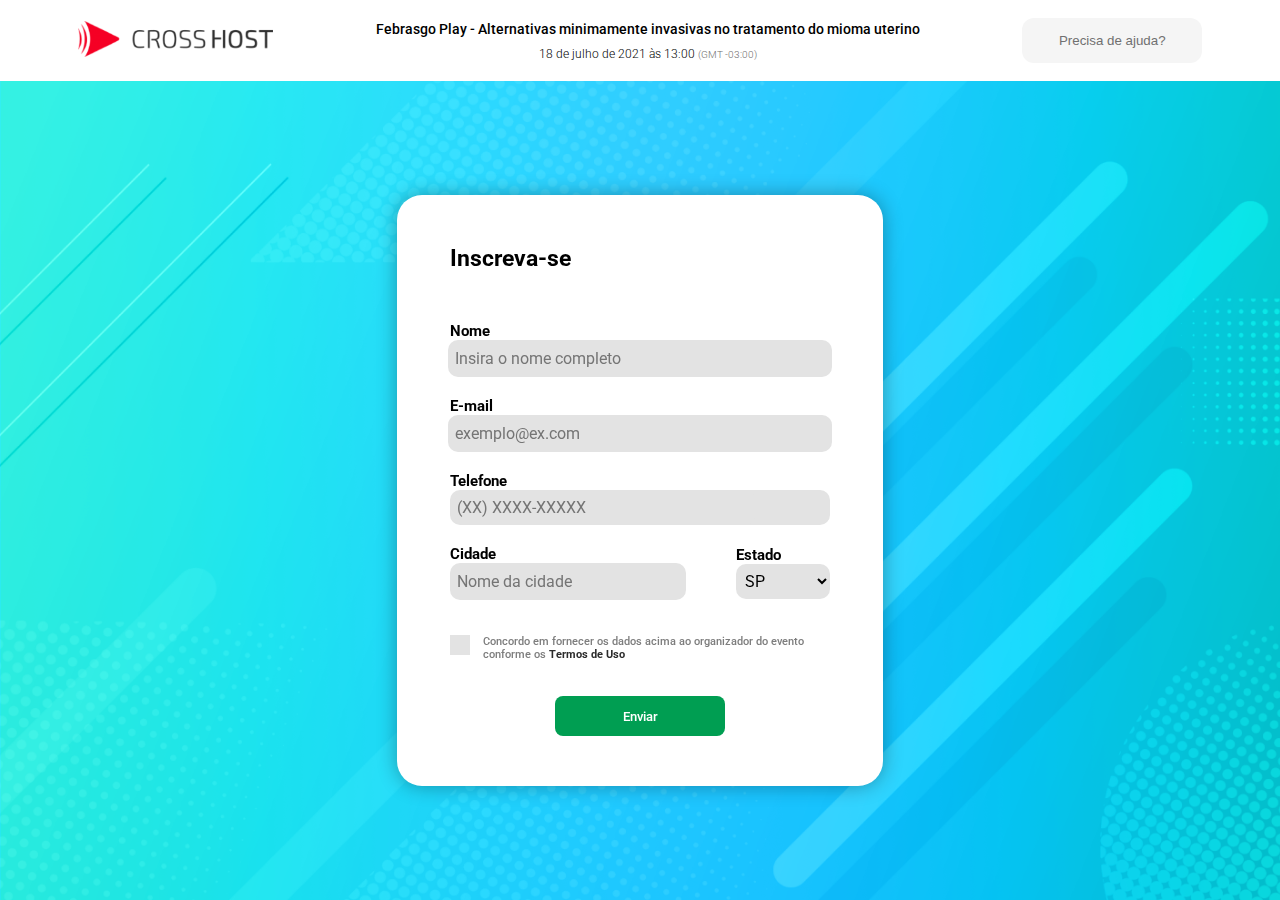
==== index.html @ 79056f18 "Initial commit" ====
<!DOCTYPE html>
<html lang="en">
<head>
    <meta charset="UTF-8">
    <meta http-equiv="X-UA-Compatible" content="IE=edge">
    <meta name="viewport" content="width=device-width, initial-scale=1.0">
    <link rel="icon" href="img/icon.png">
    <link rel="stylesheet" href="css/styleInscrevase.css">
    <link rel="stylesheet" href="css/stylePrincipal.css">
    <link rel="preconnect" href="https://fonts.gstatic.com">
    <link href="https://fonts.googleapis.com/css2?family=Roboto:wght@100;300;400;500;700&display=swap" rel="stylesheet">
    <title>Cross Host | Inscreva-se</title>
</head>
<body>
    <nav>
        <a href="index.html"><img src="img/icon.png" id="logo-icon" alt="Logo feita a partir de uma seta vermelha para a direita, como um botão de 'play'"></a>
        <a href="index.html"><img src="img/logo.png" id="logo-full" alt="Logo feita a partir de uma seta vermelha para a direita, como um botão de 'play' e texto 'Cross Host'"></a>
        <div id="nav-flex-child">
            <h1>Febrasgo Play - Alternativas minimamente invasivas no tratamento do mioma uterino</h1>
            <p>18 de julho de 2021 às 13:00 <span>(GMT -03:00)</span></p>
        </div>
        <button>Precisa de ajuda?</button>
    </nav>

    <main>
        <div class="animacao-bg"></div>
        <form class="form-container" action="stream.html">
            <h1 class="title-inscrevase">Inscreva-se</h1>

            <label id="nome-label" for="nome">Nome</label>
            <input class="form-input1" type="text" id="nome" name="nome" placeholder="Insira o nome completo" onkeyup="inputReset(this)" required autofocus>
            <label id="email-label" for="nome">E-mail</label>
            <input class="form-input1" type="email" id="email" name="email" placeholder="exemplo@ex.com" onkeyup="inputReset(this)" required>
            <label id="tel-label" for="tel">Telefone</label>
            <div id="telefone-container">
                <input class="form-input1 masked" type="tel" id="tel" name="tel" placeholder="(XX) XXXX-XXXXX" onkeyup="inputTelReset()" required>
            </div>
            <div id="form-div-cidade-estado">
                <div>
                    <label id="cidade-label" for="cidade">Cidade</label>
                    <input class="form-input2" type="text" id="cidade" name="cidade" placeholder="Nome da cidade" onkeyup="inputReset(this)" required>
                </div>
                <div>
                    <label id="uf-label" for="uf">Estado</label>
                    <select id="uf" name="uf">
                        <option value="SP" selected>SP</option>
                        <option value="RJ">RJ</option>
                        <option value="ES">ES</option>
                        <option value="MG">MG</option>
                        <option value="SC">SC</option>
                    </select>
                </div>
            </div>

            <div id="form-div-checkbox-termos" onclick="toggleCheck(); inputCheckReset();">
                <div id="custom-checkbox" class="custom-checkbox">
                    <input type="checkbox" class="checkboxTermos" id="checkboxTermos" name="checkboxTermos" required>
                </div>
                <label for="checkboxTermos">Concordo em fornecer os dados acima ao organizador do evento conforme os <a href="#">Termos de Uso</a></label>
            </div>

            <input id="form-input-submit" type="submit" value="Enviar" onclick="validSubmit()">
        </form>
        <button class="button-ajuda-mobile"></button>
    </main>

    <script src="js/scriptInscrevase.js"></script>
    <script src="js/masking-input.js" data-autoinit="true"></script>
</body>
</html>
---- css/styleInscrevase.css ----
/* Formulário */
#form-container {margin:0; padding:0;}

main form
{
    min-width: 30%;
    max-width: 40%;
    max-height: 72vh;
    padding: 50px 0 50px 0;
    background-color: white;
    border-radius: 25px;
    -webkit-border-radius: 25px; 
    -moz-border-radius: 25px; 
    box-shadow: 0 0 20px 0 rgba(0, 0, 0, 0.322);
    display: flex;
    flex-flow: column wrap;
    justify-content: center;
    align-items: center;
    z-index: 3;
}

main form h1
{
    font-family: 'Roboto', sans-serif;
    font-weight: 700;
    font-size: 23px;
    align-self: flex-start;
    margin: 0px 0 50px 11%;
    padding: 0;
}

main form h1 span
{
    display: inline-block;
    opacity: 0;
    transition: all 0.4s ease-in-out;
    transform: translateY(30px);
}

main form h1 span.fade
{
    opacity: 1;
    transform: translateY(0px);
}

main form label
{
    font-family: 'Roboto', sans-serif;
    font-weight: 700;
    font-size: 15px;
    align-self: flex-start;
    margin-left: 11%;
}

.form-input1, .form-input2, #form-div-cidade-estado select, .shell, input.masked, #telefone-container
{
    width: 78%;
    border: none;
    border-radius: 10px;
    -webkit-border-radius: 10px; 
    -moz-border-radius: 10px; 
    background-color: #e3e3e3;
    height: 35px;
    margin-bottom: 20px;
    font-family: 'Roboto', sans-serif;
    font-weight: 400;
    font-size: 16px;
    text-indent: 5px;
    color: black;
}

input.masked { height: 33px; }
.shell span { display: none; }
#tel { text-indent: 0px; }

#nome, #tel, #email, #tel, .form-input1, .masked, .shell, #telefone-container, 
#cidade, #uf, #nome-label, #email-label, #tel-label, #form-div-cidade-estado, 
#form-div-checkbox-termos
{
    opacity: 0;
    transition: 0.8s;
    transform: translateX(-30px);
}

#nome.fade, #tel.fade, #email.fade, #tel.fade, .form-input1.fade, .masked.fade, 
.shell.fade, #cidade.fade, #telefone-container.fade, #uf.fade, #nome-label.fade, 
#email-label.fade, #tel-label.fade, #form-div-cidade-estado.fade, #form-div-checkbox-termos.fade
{
    opacity: 1;
    transform: translateX(0px);
}

#form-input-submit.fade
{
    opacity: 1;
    transform: translateY(0px);
}

.form-input1:focus, .form-input2:focus, #form-div-cidade-estado select:focus { outline: none !important; }
.form-input2 { width: 90%; }

#form-div-cidade-estado
{
    width:78%;
    display: flex;
    flex-flow: row wrap;
    justify-content: space-between;
    align-items: center;
    margin-bottom: 15px;
}

#form-div-cidade-estado label { margin-left: 0; }
#form-div-cidade-estado select { width: 100%; }

#form-div-checkbox-termos
{
    display: flex;
    flex-flow: row wrap;
    justify-content: flex-start;
    margin-bottom: 35px;
    margin-left: 11%;
    padding: 0;
}

#form-div-checkbox-termos label
{
    width: 80%;
    font-family: 'Roboto', sans-serif;
    font-weight: 500;
    font-size: 11px;
    color:#7d7d7d;
}

#form-div-checkbox-termos label a 
{ 
    color: #2b2b2b;
    text-decoration: none;
    font-weight: 700;
}

#form-div-checkbox-termos input[type=checkbox]
{
    width: 20px;
    height: 20px;
    margin: 0;
    opacity: 0;
    cursor: pointer;
}

#custom-checkbox
{
    width: 20px;
    height: 20px;
    background-color: #e3e3e3;
    margin-right: -8%;
    transition: 0.3s;
}

#form-input-submit
{
    width: 35%;
    height: 40px;
    background-color: #009e52;
    font-family: 'Roboto', sans-serif;
    font-weight: 500;
    color: white;
    border: none;
    border-radius: 8px;
    -webkit-border-radius: 8px; 
    -moz-border-radius: 8px; 
    align-self: center;
    cursor: pointer;
    transition: 0.4s;
    transform: translateY(30px);
    opacity: 0;
}

#form-input-submit:hover
{
    background-color: #00de73;
    transition: 0.4s;
}

/* Responsivo */

@media only screen and (max-width: 885px) {
    #form-div-checkbox-termos label { font-size: 10px; }
}

@media only screen and (max-width: 852px) {
    main form { max-width: 80%; max-height: 100%;}
}

@media only screen and (max-width: 414px) {
    main form { max-width: 80%; }
}

@media only screen and (max-width: 400px) and (max-height: 742px) {
    main { min-height: 102vh; max-height: 105vh; }
}

@media only screen and (max-width: 375px) {
    main form { max-width: 75%; }
}

@media only screen and (max-height: 838px) {
    main form { max-height: 100%; }
    main form label {font-size: 14px;}
    main form h1 {margin-bottom: 20px; font-size: 19px; }

    .form-input1, .form-input2, #form-div-cidade-estado select, .shell, input.masked, #telefone-container
    {
        height: 28px;
        font-size: 15px; 
    }

    input.masked { height: 26px; }
}

@media only screen and (max-height: 663px) {
    main form { max-width: 70%; }
    main form label { font-size: 13px; }
    main form h1 { font-size: 18px; }

    .form-input1, .form-input2, #form-div-cidade-estado select, .shell, input.masked, #telefone-container
    {
        height: 24px;
        font-size: 13px; 
    }

    input.masked { height: 20px; }
}

@media only screen and (max-width: 900px) and (max-height: 605px) {
    main { max-height: 115vh; min-height: 112vh;}
}

@media only screen and (min-width: 900px) and (max-height: 605px) {
    main { max-height: 115vh; min-height: 112vh;}
    main form label {font-size: 14px;}
    main form h1 {margin-bottom: 20px; font-size: 19px; }

    .form-input1, .form-input2, #form-div-cidade-estado select, .shell, input.masked, #telefone-container
    {
        height: 28px;
        font-size: 15px; 
    }

    input.masked { height: 26px; }
}

@media only screen and (max-width: 736px) and (max-height: 414px) {
    main { min-height: 140vh;}
}

@media only screen and (max-width: 823px) and (max-height: 411px) {
    main { min-height: 145vh;}
    main form { max-width: 70%; }
    main form label { font-size: 12px; }
    main form h1 { font-size: 16px; }

    .form-input1, .form-input2, #form-div-cidade-estado select, .shell, input.masked, #telefone-container
    {
        height: 22px;
        font-size: 12px; 
    }

    input.masked { height: 18px; }
}

@media only screen and (max-width: 667px) and (max-height: 375px) {
    main { min-height: 145vh;}
    main form { max-width: 70%; }
    main form label { font-size: 12px; }
    main form h1 { font-size: 16px; }

    .form-input1, .form-input2, #form-div-cidade-estado select, .shell, input.masked, #telefone-container
    {
        height: 22px;
        font-size: 12px; 
    }

    input.masked { height: 18px; }
}

@media only screen and (max-width: 812px) and (max-height: 485px) {
    main { min-height: 148vh;}
    main form { max-width: 68%; }
    main form label { font-size: 11px; }
    main form h1 { font-size: 15px; }

    .form-input1, .form-input2, #form-div-cidade-estado select, .shell, input.masked, #telefone-container
    {
        height: 21px;
        font-size: 11px; 
    }

    input.masked { height: 17px; }
}

@media only screen and (max-height: 320px) {
    main { min-height: 168vh;}
    main form { max-width: 68%; }
    main form label { font-size: 11px; }
    main form h1 { font-size: 15px; }

    .form-input1, .form-input2, #form-div-cidade-estado select, .shell, input.masked, #telefone-container
    {
        height: 21px;
        font-size: 11px; 
    }

    input.masked { height: 17px; }
}
---- css/stylePrincipal.css ----
body { margin: 0; padding: 0; }

/* Navbar */

nav
{
    display: flex;
    flex-flow: row wrap;
    justify-content: center;
    align-items: center;
    width: 100%;
    height: 9vh;
    background-color: white;
    z-index: 4;
}

nav img { height: 4vh; width: auto; }
#logo-icon { display: none; }

#nav-flex-child
{
    display: flex;
    flex-flow: column wrap;
    justify-content: center;
    align-items: center;
    padding: 0 15vw 0 15vw;
}

#nav-flex-child h1
{
    font-size: 14px;
    width: auto;
    padding:0;
    margin: 0 0 5px 0;
    font-family: 'Roboto', sans-serif;
    font-weight: 500;
}

#nav-flex-child p
{
    width: auto;
    font-size: 12px;
    padding:0;
    margin: 5px 0 0 0;
    font-family: 'Roboto', sans-serif;
    font-weight: 300;
}

#nav-flex-child span { font-size: 10px; color: #707070; }

nav button
{
    width: 180px;
    height: 5vh;
    border: none;
    border-radius: 12px;
    -webkit-border-radius: 12px; 
    -moz-border-radius: 12px; 
    transition: 0.4s;
    background-color: #f5f5f5;
    color: #707070;
    cursor: pointer;
}

nav button:hover { background-color: #e8e8e8; transition: 0.4s; }

.button-ajuda-mobile 
{ 
    display: none;
    width: 35px;
    height: 40px;
    background: url(../img/ajuda.png);
    background-position: center;
    background-repeat: no-repeat;
    background-size: 90%;
    background-color: #f5f5f5d8;
    border: none;
    position: fixed;
    bottom: 0;
    right: 0;
    margin-bottom: 30%;
    border-radius: 4px;
    -webkit-border-radius: 4px; 
    -moz-border-radius: 4px; 
    cursor: pointer;
    opacity: 0.8;
}

.button-ajuda-mobile:hover { background-color: #e8e8e8; transition: 0.4s; }

/* Container principal */

main
{
    width: 100%;
    height: 91vh;
    background: url(../img/background.png);
    background-position: center;
    background-size: cover;
    display: flex;
    flex-flow: column wrap;
    justify-content: center;
    align-content: center;
}

/* Animação no fundo da página */
  
.animacao-bg
{
    width: 100%;
    height: 100%;
    position: fixed;
    top: 9vh;
    left: 0;
    mix-blend-mode:hue;
    background: url(../img/bg-degrade.png);
    background-repeat: repeat;
    background-position: 0 0;
    background-size: auto 100%;
    animation: rolagemInfinita 12.5s linear infinite;
    opacity: 0.7;
}

@keyframes rolagemInfinita 
{
    from { background-position: 0 0; }
    to { background-position: -12000px 0; }
}

/* Responsivo */

@media only screen and (max-width: 1566px) {
    #nav-flex-child { padding: 0 10vw 0 10vw; }
}

@media only screen and (max-width: 1355px) {
    #nav-flex-child { padding: 0 8vw 0 8vw; }
}

@media only screen and (max-width: 1200px) {
    nav img { height: 3vh; }
}

@media only screen and (max-width: 1060px) {
    nav button 
    { 
        height: 6vh;
        width: 10vw;
        background: url(../img/ajuda.png);
        background-position: center;
        background-repeat: no-repeat;
        background-size: 40%;
        text-align: left;
        text-indent: -9999px;
        background-color: #f5f5f5d8;
    }
}

@media only screen and (max-width: 965px) {
    #nav-flex-child { padding: 0 4vw 0 4vw; }
}

@media only screen and (max-width: 865px) {
    #nav-flex-child h1 { text-align: center; width: 80%; }
    #nav-flex-child { padding: 0 2vw 0 2vw; }
    nav { height: 12vh; }
    main { height:88vh; }
    .animacao-bg { top: 12vh; }
}

@media only screen and (max-width: 810px) {
    #logo-full { display: none; }
    #logo-icon { display: block; height: 4.5vh;}
    #nav-flex-child { padding: 0 0 0 5%; }
}

@media only screen and (max-width: 810px) {
    nav
    {
        flex-flow: column wrap;
        justify-content: center;
    }

    nav button { display: none; }
    .button-ajuda-mobile { display: block; }
    #nav-flex-child { padding: 0 0 0 0; }
    #nav-flex-child h1 { text-align: center; width: 80vw; margin: 0; }
    #nav-flex-child p { margin: 0; }
    #logo-icon { display: none; }
    #logo-full { display: block; height: 3vh; margin-bottom: 8px;}
}

@media screen and (max-width: 400px) and (max-height: 667px) {
    nav { height: 14vh; }
    #logo-full { min-height: 4vh; }
    .animacao-bg { top: 14vh; }
}

@media only screen and (max-width: 665px) {
    #nav-flex-child h1 { font-size: 12px; }
    #nav-flex-child p { font-size: 10px; }
    #nav-flex-child span { font-size: 9px; }
    #logo-full { display: block; height: 3vh; }
}

@media only screen and (max-height: 568px) {
    nav { height: 16vh; }
    .animacao-bg { top: 16vh; }
}

@media only screen and (max-width: 823px) and (max-height: 411px) {
    #logo-full { height: 5vh; }
    nav button { height: 8vh; }
    #nav-flex-child h1 { font-size: 12px; }
    #nav-flex-child p { font-size: 10px; }
}

@media only screen and (max-width: 736px) and (max-height: 414px) {
    #logo-icon { height: 7vh; }
    nav button { height: 7vh; }
    #nav-flex-child h1 { font-size: 12px; }
    #nav-flex-child p { font-size: 10px; }
}

@media only screen and (max-width: 667px) and (max-height: 375px) {
    #logo-full { height: 4vh; }
    #nav-flex-child h1 { font-size: 12px; }
    #nav-flex-child p { font-size: 10px; }
}

@media only screen and (max-width: 812px) and (max-height: 485px) {
    nav { height: 18vh; }
    nav button { height: 10vh; }
    #logo-full { display: none; }
    #logo-icon { display: block; height: 7vh; }
    #nav-flex-child h1 { font-size: 13px; }
    #nav-flex-child p { font-size: 11px; }
}
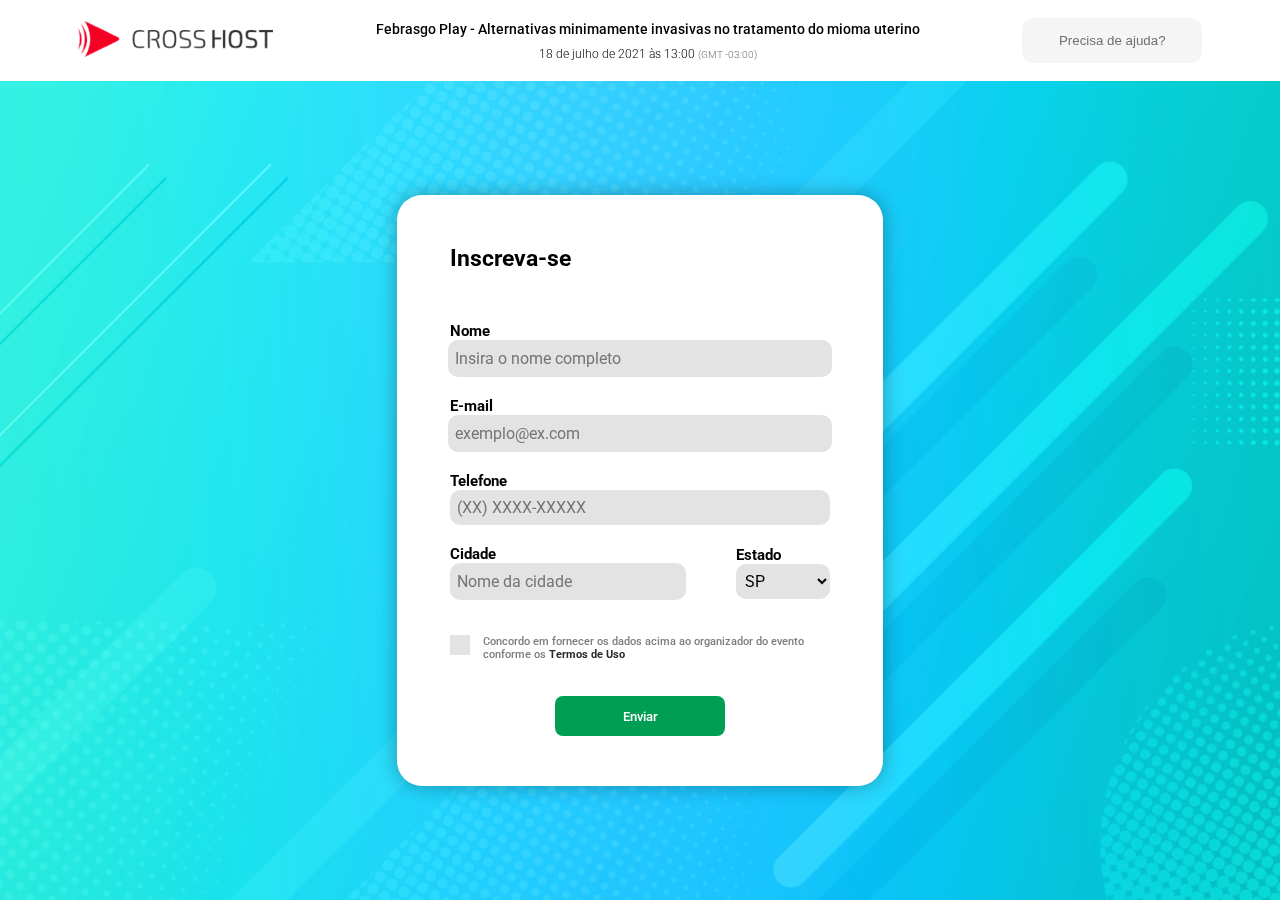
==== commit d39be6f9: "Final" ====
--- a/index.html
+++ b/index.html
@@ -16,7 +16,7 @@
         <a href="index.html"><img src="img/icon.png" id="logo-icon" alt="Logo feita a partir de uma seta vermelha para a direita, como um botão de 'play'"></a>
         <a href="index.html"><img src="img/logo.png" id="logo-full" alt="Logo feita a partir de uma seta vermelha para a direita, como um botão de 'play' e texto 'Cross Host'"></a>
         <div id="nav-flex-child">
-            <h1>Febrasgo Play - Alternativas minimamente invasivas no tratamento do mioma uterino</h1>
+            <a href="stream.html" style="text-decoration: none; color:black;"><h1>Febrasgo Play - Alternativas minimamente invasivas no tratamento do mioma uterino</h1></a>
             <p>18 de julho de 2021 às 13:00 <span>(GMT -03:00)</span></p>
         </div>
         <button>Precisa de ajuda?</button>
--- a/css/styleInscrevase.css
+++ b/css/styleInscrevase.css
@@ -197,6 +197,7 @@
 
 @media only screen and (max-width: 400px) and (max-height: 742px) {
     main { min-height: 102vh; max-height: 105vh; }
+    .animacao-bg { min-height: 102vh; max-height: 105vh; }
 }
 
 @media only screen and (max-width: 375px) {
@@ -232,13 +233,15 @@
 }
 
 @media only screen and (max-width: 900px) and (max-height: 605px) {
-    main { max-height: 115vh; min-height: 112vh;}
+    main { max-height: 115vh; min-height: 112vh; }
+    .animacao-bg { max-height: 115vh; min-height: 112vh; }
 }
 
 @media only screen and (min-width: 900px) and (max-height: 605px) {
-    main { max-height: 115vh; min-height: 112vh;}
-    main form label {font-size: 14px;}
+    main { max-height: 115vh; min-height: 112vh; }
+    main form label {font-size: 14px; }
     main form h1 {margin-bottom: 20px; font-size: 19px; }
+    .animacao-bg { max-height: 115vh; min-height: 112vh; }
 
     .form-input1, .form-input2, #form-div-cidade-estado select, .shell, input.masked, #telefone-container
     {
@@ -251,13 +254,15 @@
 
 @media only screen and (max-width: 736px) and (max-height: 414px) {
     main { min-height: 140vh;}
+    .animacao-bg { min-height: 140vh; }
 }
 
 @media only screen and (max-width: 823px) and (max-height: 411px) {
-    main { min-height: 145vh;}
+    main { min-height: 145vh; }
     main form { max-width: 70%; }
     main form label { font-size: 12px; }
     main form h1 { font-size: 16px; }
+    .animacao-bg { min-height: 145vh; }
 
     .form-input1, .form-input2, #form-div-cidade-estado select, .shell, input.masked, #telefone-container
     {
@@ -269,10 +274,11 @@
 }
 
 @media only screen and (max-width: 667px) and (max-height: 375px) {
-    main { min-height: 145vh;}
+    main { min-height: 145vh; }
     main form { max-width: 70%; }
     main form label { font-size: 12px; }
     main form h1 { font-size: 16px; }
+    .animacao-bg { min-height: 145vh; }
 
     .form-input1, .form-input2, #form-div-cidade-estado select, .shell, input.masked, #telefone-container
     {
@@ -284,10 +290,11 @@
 }
 
 @media only screen and (max-width: 812px) and (max-height: 485px) {
-    main { min-height: 148vh;}
+    main { min-height: 148vh; }
     main form { max-width: 68%; }
     main form label { font-size: 11px; }
     main form h1 { font-size: 15px; }
+    .animacao-bg { min-height: 148vh; }
 
     .form-input1, .form-input2, #form-div-cidade-estado select, .shell, input.masked, #telefone-container
     {
@@ -303,6 +310,7 @@
     main form { max-width: 68%; }
     main form label { font-size: 11px; }
     main form h1 { font-size: 15px; }
+    .animacao-bg { min-height: 168vh; }
 
     .form-input1, .form-input2, #form-div-cidade-estado select, .shell, input.masked, #telefone-container
     {
--- a/css/stylePrincipal.css
+++ b/css/stylePrincipal.css
@@ -60,6 +60,7 @@
     background-color: #f5f5f5;
     color: #707070;
     cursor: pointer;
+    outline: none !important;
 }
 
 nav button:hover { background-color: #e8e8e8; transition: 0.4s; }
@@ -108,8 +109,8 @@
 .animacao-bg
 {
     width: 100%;
-    height: 100%;
-    position: fixed;
+    height: 91vh;
+    position: absolute;
     top: 9vh;
     left: 0;
     mix-blend-mode:hue;
@@ -165,7 +166,7 @@
     #nav-flex-child { padding: 0 2vw 0 2vw; }
     nav { height: 12vh; }
     main { height:88vh; }
-    .animacao-bg { top: 12vh; }
+    .animacao-bg { top: 12vh; height: 88vh; }
 }
 
 @media only screen and (max-width: 810px) {
@@ -192,8 +193,9 @@
 
 @media screen and (max-width: 400px) and (max-height: 667px) {
     nav { height: 14vh; }
+    main { height: 86vh; }
     #logo-full { min-height: 4vh; }
-    .animacao-bg { top: 14vh; }
+    .animacao-bg { top: 14vh; height: 86vh; }
 }
 
 @media only screen and (max-width: 665px) {
@@ -235,4 +237,5 @@
     #logo-icon { display: block; height: 7vh; }
     #nav-flex-child h1 { font-size: 13px; }
     #nav-flex-child p { font-size: 11px; }
+    .animacao-bg { top: 18vh; }
 }